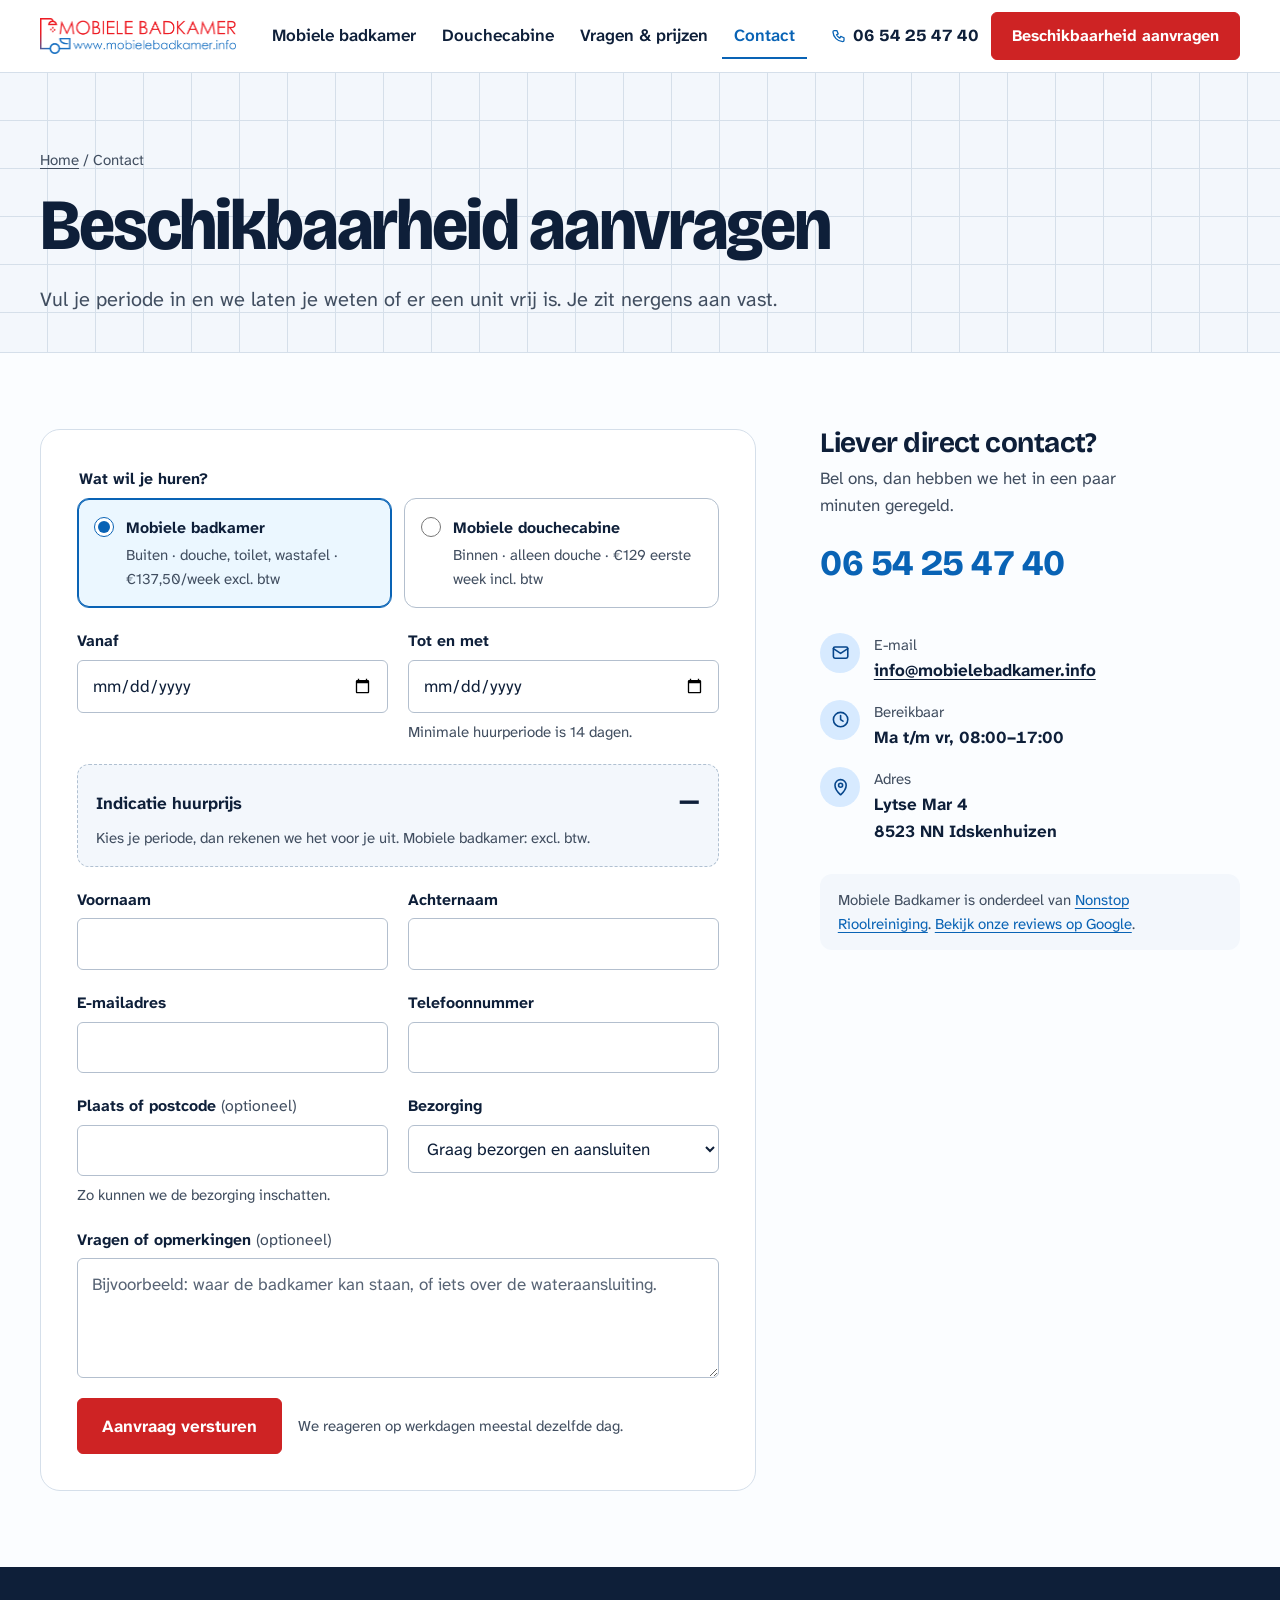
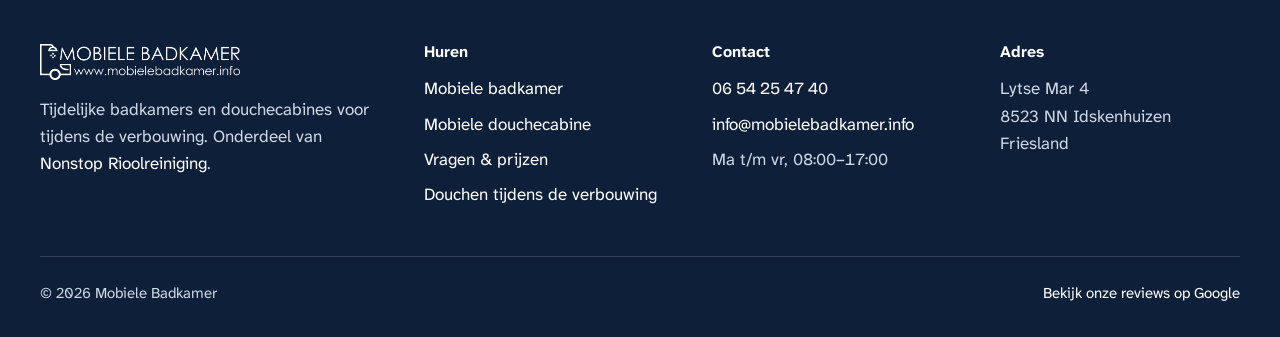
==== contact/index.html @ c448d30f "Add contact page" ====
<!doctype html>
<html lang="nl">
<head>
<meta charset="utf-8">
<meta name="robots" content="noindex, nofollow">
<meta name="viewport" content="width=device-width, initial-scale=1">
<title>Beschikbaarheid aanvragen | Mobiele Badkamer</title>
<meta name="description" content="Vraag een mobiele badkamer of douchecabine aan voor jouw periode, of bel 06 54 25 47 40. Bereikbaar op werkdagen van 08:00 tot 17:00.">
<link rel="canonical" href="https://mobielebadkamer.info/contact/">
<meta property="og:type" content="website">
<meta property="og:locale" content="nl_NL">
<meta property="og:title" content="Beschikbaarheid aanvragen | Mobiele Badkamer">
<meta property="og:description" content="Vraag een mobiele badkamer of douchecabine aan voor jouw periode, of bel 06 54 25 47 40. Bereikbaar op werkdagen van 08:00 tot 17:00.">
<meta property="og:url" content="https://mobielebadkamer.info/contact/">
<meta property="og:image" content="https://mobielebadkamer.info/assets/img/badkamer-oprit-og.jpg">
<meta name="theme-color" content="#0963b5">
<link rel="icon" href="../assets/img/favicon.png">
<link rel="preload" href="../assets/fonts/bricolage.woff2" as="font" type="font/woff2" crossorigin>
<link rel="preload" href="../assets/fonts/atkinson.woff2" as="font" type="font/woff2" crossorigin>
<link rel="stylesheet" href="../assets/css/site.css">
<script type="application/ld+json">{"@context": "https://schema.org", "@type": "LocalBusiness", "name": "Mobiele Badkamer", "url": "https://mobielebadkamer.info/", "telephone": "+31654254740", "email": "info@mobielebadkamer.info", "image": "https://mobielebadkamer.info/assets/img/badkamer-oprit-og.jpg", "parentOrganization": {"@type": "Organization", "name": "Nonstop Rioolreiniging", "url": "https://nonstop-riool.nl/"}, "address": {"@type": "PostalAddress", "streetAddress": "Lytse Mar 4", "postalCode": "8523 NN", "addressLocality": "Idskenhuizen", "addressRegion": "Friesland", "addressCountry": "NL"}, "openingHoursSpecification": [{"@type": "OpeningHoursSpecification", "dayOfWeek": ["Monday", "Tuesday", "Wednesday", "Thursday", "Friday"], "opens": "08:00", "closes": "17:00"}], "makesOffer": [{"@type": "Offer", "name": "Mobiele badkamer huren", "price": "137.50", "priceCurrency": "EUR", "priceSpecification": {"@type": "UnitPriceSpecification", "price": "137.50", "priceCurrency": "EUR", "unitText": "week", "valueAddedTaxIncluded": false}}, {"@type": "Offer", "name": "Mobiele douchecabine huren", "price": "129.00", "priceCurrency": "EUR", "priceSpecification": {"@type": "UnitPriceSpecification", "price": "129.00", "priceCurrency": "EUR", "unitText": "eerste week", "valueAddedTaxIncluded": true}}]}</script>
</head>
<body class="is-contact">
<a class="skip-link" href="#main">Naar de inhoud</a>
<header class="site-header">
  <div class="wrap site-header__inner">
    <a class="brand" href="../index.html"><img src="../assets/img/logo-kleur.png" width="397" height="71" alt="Mobiele Badkamer, naar de homepage"></a>
    <nav class="nav" aria-label="Hoofdmenu"><ul><li><a href="../onze-badkamers/index.html">Mobiele badkamer</a></li><li><a href="../mobiele-douchecabines/index.html">Douchecabine</a></li><li><a href="../veelgestelde-vragen/index.html">Vragen & prijzen</a></li><li><a href="../contact/index.html" aria-current="page">Contact</a></li></ul></nav>
    <div class="header-actions">
      <a class="header-phone" href="tel:+31654254740"><svg viewBox="0 0 24 24" fill="none" stroke="currentColor" stroke-width="2" stroke-linecap="round" stroke-linejoin="round" aria-hidden="true"><path d="M5 4h4l2 5-2.5 1.5a11 11 0 0 0 5 5L15 13l5 2v4a2 2 0 0 1-2 2A16 16 0 0 1 3 6a2 2 0 0 1 2-2"/></svg><span class="num">06 54 25 47 40</span><span class="visually-hidden"> (bellen)</span></a>
      <a class="btn btn--primary" href="../contact/index.html">Beschikbaarheid aanvragen</a>
      <button class="menu-toggle" type="button" data-menu-open aria-expanded="false" aria-controls="menu"><svg viewBox="0 0 24 24" fill="none" stroke="currentColor" stroke-width="2.2" stroke-linecap="round" aria-hidden="true"><path d="M4 7h16M4 12h16M4 17h16"/></svg>Menu</button>
    </div>
  </div>
</header>
<dialog class="menu-dialog" id="menu" aria-label="Menu">
  <div class="menu-dialog__top">
    <a class="brand" href="../index.html"><img src="../assets/img/logo-kleur.png" width="397" height="71" alt="Mobiele Badkamer, naar de homepage" style="width:168px"></a>
    <button class="icon-btn" type="button" data-menu-close aria-label="Menu sluiten"><svg viewBox="0 0 24 24" fill="none" stroke="currentColor" stroke-width="2.2" stroke-linecap="round" aria-hidden="true"><path d="M6 6l12 12M18 6 6 18"/></svg></button>
  </div>
  <nav aria-label="Mobiel menu"><ul><li><a href="../index.html">Home <span aria-hidden="true">→</span></a></li><li><a href="../onze-badkamers/index.html">Mobiele badkamer <span aria-hidden="true">→</span></a></li><li><a href="../mobiele-douchecabines/index.html">Douchecabine <span aria-hidden="true">→</span></a></li><li><a href="../veelgestelde-vragen/index.html">Vragen & prijzen <span aria-hidden="true">→</span></a></li><li><a href="../contact/index.html" aria-current="page">Contact <span aria-hidden="true">→</span></a></li></ul></nav>
  <div class="menu-dialog__cta">
    <a class="btn btn--primary btn--lg" href="../contact/index.html">Beschikbaarheid aanvragen</a>
    <a class="btn btn--lg" href="tel:+31654254740"><svg viewBox="0 0 24 24" fill="none" stroke="currentColor" stroke-width="2" stroke-linecap="round" stroke-linejoin="round" aria-hidden="true"><path d="M5 4h4l2 5-2.5 1.5a11 11 0 0 0 5 5L15 13l5 2v4a2 2 0 0 1-2 2A16 16 0 0 1 3 6a2 2 0 0 1 2-2"/></svg>Bel 06 54 25 47 40</a>
    <p class="small muted">Bereikbaar ma t/m vr, 08:00–17:00</p>
  </div>
</dialog>

<main id="main">

<section class="page-hero tiles" style="padding-bottom:clamp(1.5rem,3vw,2.5rem)">
  <div class="wrap">
    <nav class="crumbs" aria-label="Kruimelpad"><a href="../index.html">Home</a> / Contact</nav>
    <h1>Beschikbaarheid aanvragen</h1>
    <p class="lead">Vul je periode in en we laten je weten of er een unit vrij is. Je zit nergens aan vast.</p>
  </div>
</section>

<section class="section section--tight">
  <div class="wrap contact-layout">
    <div class="panel">
      <form id="aanvraag" action="mailto:info@mobielebadkamer.info" method="post" enctype="text/plain">
        <div class="form-grid">
          <fieldset class="field full">
            <legend>Wat wil je huren?</legend>
            <div class="choice">
              <label><input type="radio" name="product" value="badkamer" checked><span class="t">Mobiele badkamer</span><span class="d">Buiten · douche, toilet, wastafel · €137,50/week excl. btw</span></label>
              <label><input type="radio" name="product" value="douchecabine"><span class="t">Mobiele douchecabine</span><span class="d">Binnen · alleen douche · €129 eerste week incl. btw</span></label>
            </div>
          </fieldset>

          <div class="field">
            <label for="vanaf">Vanaf</label>
            <input id="vanaf" name="vanaf" type="date" required data-required="Kies de eerste dag dat je de badkamer nodig hebt.">
            <p class="error" role="alert"><svg viewBox="0 0 24 24" fill="none" stroke="currentColor" stroke-width="2.2" stroke-linecap="round" aria-hidden="true"><circle cx="12" cy="12" r="9"/><path d="M12 7.5v5.5M12 16.5h.01"/></svg><span></span></p>
          </div>
          <div class="field">
            <label for="tot">Tot en met</label>
            <input id="tot" name="tot" type="date" required data-required="Kies tot wanneer je hem ongeveer nodig hebt." aria-describedby="min-note">
            <p class="hint" id="min-note" data-min-note>Minimale huurperiode is 14 dagen.</p>
            <p class="error" role="alert"><svg viewBox="0 0 24 24" fill="none" stroke="currentColor" stroke-width="2.2" stroke-linecap="round" aria-hidden="true"><circle cx="12" cy="12" r="9"/><path d="M12 7.5v5.5M12 16.5h.01"/></svg><span></span></p>
          </div>

          <div class="estimate full" id="estimate" aria-live="polite">
            <span class="estimate__label">Indicatie huurprijs</span>
            <span class="estimate__amount num">—</span>
            <span class="estimate__detail">Kies je periode, dan rekenen we het voor je uit.</span>
          </div>

          <div class="field">
            <label for="voornaam">Voornaam</label>
            <input id="voornaam" name="voornaam" autocomplete="given-name" required data-required="Vul je voornaam in.">
            <p class="error" role="alert"><svg viewBox="0 0 24 24" fill="none" stroke="currentColor" stroke-width="2.2" stroke-linecap="round" aria-hidden="true"><circle cx="12" cy="12" r="9"/><path d="M12 7.5v5.5M12 16.5h.01"/></svg><span></span></p>
          </div>
          <div class="field">
            <label for="achternaam">Achternaam</label>
            <input id="achternaam" name="achternaam" autocomplete="family-name" required data-required="Vul je achternaam in.">
            <p class="error" role="alert"><svg viewBox="0 0 24 24" fill="none" stroke="currentColor" stroke-width="2.2" stroke-linecap="round" aria-hidden="true"><circle cx="12" cy="12" r="9"/><path d="M12 7.5v5.5M12 16.5h.01"/></svg><span></span></p>
          </div>
          <div class="field">
            <label for="email">E-mailadres</label>
            <input id="email" name="email" type="email" autocomplete="email" inputmode="email" required data-required="Vul je e-mailadres in, dan sturen we je de bevestiging.">
            <p class="error" role="alert"><svg viewBox="0 0 24 24" fill="none" stroke="currentColor" stroke-width="2.2" stroke-linecap="round" aria-hidden="true"><circle cx="12" cy="12" r="9"/><path d="M12 7.5v5.5M12 16.5h.01"/></svg><span></span></p>
          </div>
          <div class="field">
            <label for="telefoon">Telefoonnummer</label>
            <input id="telefoon" name="telefoon" type="tel" autocomplete="tel" inputmode="tel" required pattern="[0-9\s+\-\(\)]{8,}" data-required="Vul je telefoonnummer in, zodat we je kunnen bellen over de plaatsing." data-pattern="Gebruik alleen cijfers, spaties of een +, bijvoorbeeld 06 12345678.">
            <p class="error" role="alert"><svg viewBox="0 0 24 24" fill="none" stroke="currentColor" stroke-width="2.2" stroke-linecap="round" aria-hidden="true"><circle cx="12" cy="12" r="9"/><path d="M12 7.5v5.5M12 16.5h.01"/></svg><span></span></p>
          </div>
          <div class="field">
            <label for="plaats">Plaats of postcode <span class="opt">(optioneel)</span></label>
            <input id="plaats" name="plaats" autocomplete="postal-code">
            <p class="hint">Zo kunnen we de bezorging inschatten.</p>
          </div>
          <div class="field">
            <label for="levering">Bezorging</label>
            <select id="levering" name="levering">
              <option value="bezorgen">Graag bezorgen en aansluiten</option>
              <option value="zelf">Ik haal zelf op (trekhaak / auto)</option>
            </select>
          </div>
          <div class="field full">
            <label for="opmerkingen">Vragen of opmerkingen <span class="opt">(optioneel)</span></label>
            <textarea id="opmerkingen" name="opmerkingen" placeholder="Bijvoorbeeld: waar de badkamer kan staan, of iets over de wateraansluiting."></textarea>
          </div>
          <div class="hp" aria-hidden="true"><label for="website">Website</label><input id="website" name="website" tabindex="-1" autocomplete="off"></div>
          <div class="full" style="display:flex;flex-wrap:wrap;align-items:center;gap:1rem">
            <button class="btn btn--primary btn--lg" type="submit">Aanvraag versturen</button>
            <p class="hint">We reageren op werkdagen meestal dezelfde dag.</p>
          </div>
          <p class="error is-shown full" id="form-error" tabindex="-1" hidden><svg viewBox="0 0 24 24" fill="none" stroke="currentColor" stroke-width="2.2" stroke-linecap="round" aria-hidden="true"><circle cx="12" cy="12" r="9"/><path d="M12 7.5v5.5M12 16.5h.01"/></svg><span>Versturen lukte niet. Probeer het opnieuw of bel ons op 06 54 25 47 40.</span></p>
        </div>
      </form>
      <div class="form-status form-status--ok" id="form-done" tabindex="-1" role="status">
        <h3>Bedankt, je aanvraag staat klaar</h3>
        <p>We nemen zo snel mogelijk contact met je op over de beschikbaarheid.</p>
        <p data-mail-note hidden style="margin-top:.75rem">Je e-mailprogramma is geopend met je aanvraag erin. Vergeet niet op <strong>verzenden</strong> te drukken. Werkt dat niet? Bel ons op <a href="tel:+31654254740">06 54 25 47 40</a>.</p>
      </div>
    </div>

    <aside class="contact-aside" aria-labelledby="direct-title">
      <div>
        <h2 id="direct-title">Liever direct contact?</h2>
        <p class="muted" style="margin-top:.4rem">Bel ons, dan hebben we het in een paar minuten geregeld.</p>
        <p style="margin-top:1rem"><a class="phone-big" href="tel:+31654254740">06 54 25 47 40</a></p>
      </div>
      <ul class="contact-list">
        <li><span class="ic"><svg viewBox="0 0 24 24" fill="none" stroke="currentColor" stroke-width="2" stroke-linecap="round" stroke-linejoin="round" aria-hidden="true"><rect x="3" y="5" width="18" height="14" rx="2"/><path d="m3 7 9 6 9-6"/></svg></span><div><div class="k">E-mail</div><a class="v" href="mailto:info@mobielebadkamer.info">info@mobielebadkamer.info</a></div></li>
        <li><span class="ic"><svg viewBox="0 0 24 24" fill="none" stroke="currentColor" stroke-width="2" stroke-linecap="round" stroke-linejoin="round" aria-hidden="true"><circle cx="12" cy="12" r="9"/><path d="M12 7v5l3 2"/></svg></span><div><div class="k">Bereikbaar</div><div class="v">Ma t/m vr, <span class="num">08:00–17:00</span></div></div></li>
        <li><span class="ic"><svg viewBox="0 0 24 24" fill="none" stroke="currentColor" stroke-width="2" stroke-linecap="round" stroke-linejoin="round" aria-hidden="true"><path d="M12 21s-7-6.2-7-12a7 7 0 0 1 14 0c0 5.8-7 12-7 12Z"/><circle cx="12" cy="9" r="2.5"/></svg></span><div><div class="k">Adres</div><address class="v" style="font-style:normal">Lytse Mar 4<br>8523 NN Idskenhuizen</address></div></li>
      </ul>
      <p class="footnote">Mobiele Badkamer is onderdeel van <a href="https://nonstop-riool.nl/">Nonstop Rioolreiniging</a>. <a href="https://www.google.com/maps/place/Mobiele+Badkamer+-+Een+tijdelijke+mobiele+badkamer+huren%3F+Wij+bieden+interessante+opties!/@52.9297283,5.705707,15z/data=!4m6!3m5!1s0x47b8089ed1d982dd:0xed24cf59d8aee0cb!8m2!3d52.9297283!4d5.705707!16s%2Fg%2F11bzywgtc5">Bekijk onze reviews op Google</a>.</p>
    </aside>
  </div>
</section>

</main>

<footer class="site-footer">
  <div class="wrap">
    <div class="footer-grid">
      <div class="footer-brand">
        <img src="../assets/img/logo-wit.png" width="397" height="71" alt="Mobiele Badkamer" loading="lazy">
        <p>Tijdelijke badkamers en douchecabines voor tijdens de verbouwing. Onderdeel van <a href="https://nonstop-riool.nl/">Nonstop Rioolreiniging</a>.</p>
      </div>
      <div>
        <h2>Huren</h2>
        <ul>
          <li><a href="../onze-badkamers/index.html">Mobiele badkamer</a></li>
          <li><a href="../mobiele-douchecabines/index.html">Mobiele douchecabine</a></li>
          <li><a href="../veelgestelde-vragen/index.html">Vragen &amp; prijzen</a></li>
          <li><a href="../douchen-tijdens-verbouwing-badkamer/index.html">Douchen tijdens de verbouwing</a></li>
        </ul>
      </div>
      <div>
        <h2>Contact</h2>
        <ul>
          <li><a href="tel:+31654254740" class="num">06 54 25 47 40</a></li>
          <li><a href="mailto:info@mobielebadkamer.info">info@mobielebadkamer.info</a></li>
          <li>Ma t/m vr, <span class="num">08:00–17:00</span></li>
        </ul>
      </div>
      <div>
        <h2>Adres</h2>
        <address style="font-style:normal">Lytse Mar 4<br>8523 NN Idskenhuizen<br>Friesland</address>
      </div>
    </div>
    <div class="footer-bottom">
      <span>© 2026 Mobiele Badkamer</span>
      <a href="https://www.google.com/maps/place/Mobiele+Badkamer+-+Een+tijdelijke+mobiele+badkamer+huren%3F+Wij+bieden+interessante+opties!/@52.9297283,5.705707,15z/data=!4m6!3m5!1s0x47b8089ed1d982dd:0xed24cf59d8aee0cb!8m2!3d52.9297283!4d5.705707!16s%2Fg%2F11bzywgtc5">Bekijk onze reviews op Google</a>
    </div>
  </div>
</footer>

<div class="action-bar" aria-label="Snelle acties">
  <a class="btn" href="tel:+31654254740"><svg viewBox="0 0 24 24" fill="none" stroke="currentColor" stroke-width="2" stroke-linecap="round" stroke-linejoin="round" aria-hidden="true"><path d="M5 4h4l2 5-2.5 1.5a11 11 0 0 0 5 5L15 13l5 2v4a2 2 0 0 1-2 2A16 16 0 0 1 3 6a2 2 0 0 1 2-2"/></svg>Bellen</a>
  <a class="btn btn--primary" href="../contact/index.html">Aanvragen</a>
</div>
<script src="../assets/js/site.js" defer></script>
</body>
</html>
---- assets/css/site.css ----
/* =========================================================
   Mobiele Badkamer — site styles
   Tokens follow DESIGN.md. OKLCH throughout.
   ========================================================= */

@font-face {
  font-family: "Bricolage Grotesque";
  src: url("../fonts/bricolage.woff2") format("woff2-variations"), url("../fonts/bricolage.woff2") format("woff2");
  font-weight: 200 800;
  font-stretch: 75% 100%;
  font-display: swap;
}
@font-face {
  font-family: "Atkinson Hyperlegible Next";
  src: url("../fonts/atkinson.woff2") format("woff2-variations"), url("../fonts/atkinson.woff2") format("woff2");
  font-weight: 200 800;
  font-style: normal;
  font-display: swap;
}
@font-face {
  font-family: "Atkinson Hyperlegible Next";
  src: url("../fonts/atkinson-italic.woff2") format("woff2-variations"), url("../fonts/atkinson-italic.woff2") format("woff2");
  font-weight: 200 800;
  font-style: italic;
  font-display: swap;
}

:root {
  /* colour */
  --blue: oklch(0.50 0.15 253);
  --blue-deep: oklch(0.40 0.13 256);
  --blue-line: oklch(0.555 0.14 253);
  --blue-wash: oklch(0.93 0.035 250);
  --on-blue: oklch(1 0 0);
  --on-blue-soft: oklch(0.93 0.03 250);
  --ink: oklch(0.24 0.055 258);
  --ink-soft: oklch(0.42 0.035 256);
  --tile: oklch(0.975 0.008 250);
  --grout: oklch(0.90 0.018 250);
  --surface: oklch(1 0 0);
  --bg: oklch(0.993 0.003 250);
  --red: oklch(0.55 0.205 27);
  --red-deep: oklch(0.47 0.18 27);
  --sun: oklch(0.90 0.13 95);
  --ok: oklch(0.52 0.12 155);
  --focus: oklch(0.62 0.19 253);

  /* type */
  --font-display: "Bricolage Grotesque", ui-sans-serif, system-ui, -apple-system, "Segoe UI", sans-serif;
  --font-body: "Atkinson Hyperlegible Next", ui-sans-serif, system-ui, -apple-system, "Segoe UI", sans-serif;
  --step--1: 0.9375rem;
  --step-0: 1.0625rem;
  --step-1: 1.25rem;
  --step-2: clamp(1.45rem, 1.1rem + 1.2vw, 1.75rem);
  --step-3: clamp(1.9rem, 1.3rem + 2.4vw, 2.75rem);
  --step-4: clamp(2.4rem, 1.4rem + 4.2vw, 4.5rem);

  /* space */
  --gutter: clamp(1rem, 0.5rem + 2.5vw, 2.5rem);
  --section: clamp(4rem, 2.5rem + 6vw, 8rem);
  --max: 76rem;
  --tile-size: 48px;

  /* shape */
  --r-sm: 6px;
  --r-md: 12px;
  --r-lg: 20px;
  --shadow-float: 0 1px 2px oklch(0.24 0.05 258 / 0.08), 0 12px 32px -12px oklch(0.24 0.05 258 / 0.28);

  /* motion */
  --ease-out: cubic-bezier(0.22, 1, 0.36, 1);
  --ease-out-quart: cubic-bezier(0.25, 1, 0.5, 1);

  /* layers */
  --z-sticky: 100;
  --z-mobilebar: 110;
  --z-nav: 200;

  color-scheme: light;
}

/* ---------- reset-ish ---------- */
*, *::before, *::after { box-sizing: border-box; }
html { -webkit-text-size-adjust: 100%; text-size-adjust: 100%; scroll-padding-top: 6rem; }
@media (prefers-reduced-motion: no-preference) { html { scroll-behavior: smooth; } }
body {
  margin: 0;
  background: var(--bg);
  color: var(--ink);
  font-family: var(--font-body);
  font-size: var(--step-0);
  line-height: 1.6;
  font-variant-numeric: proportional-nums;
  overflow-x: clip;
}
img, svg, video { display: block; max-width: 100%; }
img { height: auto; }
h1, h2, h3, h4 {
  font-family: var(--font-display);
  line-height: 1.05;
  letter-spacing: -0.02em;
  margin: 0;
  text-wrap: balance;
  font-weight: 700;
}
p { margin: 0; text-wrap: pretty; }
p + p { margin-top: 1em; }
a { color: var(--blue); text-underline-offset: 0.18em; text-decoration-thickness: 1px; }
a:hover { color: var(--blue-deep); text-decoration-thickness: 2px; }
:focus-visible { outline: 3px solid var(--focus); outline-offset: 3px; border-radius: 4px; }
ul, ol { margin: 0; padding: 0; }
button, input, select, textarea { font: inherit; color: inherit; }
.visually-hidden {
  position: absolute !important; width: 1px; height: 1px; padding: 0; margin: -1px;
  overflow: hidden; clip: rect(0 0 0 0); white-space: nowrap; border: 0;
}
.skip-link {
  position: absolute; left: 1rem; top: -4rem; z-index: var(--z-nav);
  background: var(--ink); color: var(--surface); padding: 0.75rem 1rem; border-radius: var(--r-sm);
}
.skip-link:focus { top: 1rem; color: var(--surface); }

.wrap { width: min(100% - 2 * var(--gutter), var(--max)); margin-inline: auto; }
.prose { max-width: 66ch; }
.prose > * + * { margin-top: 1em; }
.prose h2 { font-size: var(--step-3); margin-top: 1.6em; }
.prose h3 { font-size: var(--step-2); margin-top: 1.4em; }
.prose ul { padding-left: 1.2em; }
.prose li + li { margin-top: 0.4em; }
.lead { font-size: var(--step-1); line-height: 1.5; color: var(--ink-soft); max-width: 58ch; }
.num { font-family: var(--font-display); font-variant-numeric: tabular-nums; letter-spacing: 0; }
.muted { color: var(--ink-soft); }
.small { font-size: var(--step--1); }

/* ---------- buttons ---------- */
.btn {
  --btn-bg: var(--surface); --btn-fg: var(--ink); --btn-bd: oklch(0.24 0.055 258 / 0.22);
  display: inline-flex; align-items: center; justify-content: center; gap: 0.55rem;
  min-height: 3rem; padding: 0.7rem 1.25rem;
  background: var(--btn-bg); color: var(--btn-fg);
  border: 1.5px solid var(--btn-bd); border-radius: var(--r-sm);
  font-family: var(--font-body); font-weight: 700; font-size: 1rem; line-height: 1.2;
  text-decoration: none; cursor: pointer; white-space: nowrap;
  transition: background-color 160ms var(--ease-out), border-color 160ms var(--ease-out), transform 160ms var(--ease-out), color 160ms var(--ease-out);
}
.btn:hover { color: var(--btn-fg); text-decoration: none; border-color: var(--ink); }
.btn:active { transform: translateY(1px); }
.btn svg { width: 1.15em; height: 1.15em; flex: none; }
.btn--primary { --btn-bg: var(--red); --btn-fg: var(--surface); --btn-bd: var(--red); }
.btn--primary:hover { --btn-bg: var(--red-deep); border-color: var(--red-deep); }
.btn--on-blue { --btn-bg: transparent; --btn-fg: var(--on-blue); --btn-bd: oklch(1 0 0 / 0.55); }
.btn--on-blue:hover { --btn-bg: oklch(1 0 0 / 0.1); border-color: var(--on-blue); }
.btn--lg { min-height: 3.5rem; padding: 0.9rem 1.5rem; font-size: 1.0625rem; }
.btn-row { display: flex; flex-wrap: wrap; gap: 0.75rem; }
.link-arrow { font-weight: 700; text-decoration: none; display: inline-flex; align-items: center; gap: 0.35em; }
.link-arrow::after { content: "→"; transition: transform 200ms var(--ease-out); }
.link-arrow:hover::after { transform: translateX(3px); }

/* ---------- header ---------- */
.site-header {
  position: sticky; top: 0; z-index: var(--z-sticky);
  background: oklch(1 0 0 / 0.94);
  backdrop-filter: saturate(1.4) blur(10px);
  border-bottom: 1px solid var(--grout);
}
.site-header__inner { display: flex; align-items: center; gap: 1.5rem; min-height: 4.5rem; }
.brand { display: block; flex: none; }
.brand img { width: 196px; height: auto; }
.nav { margin-left: auto; }
.nav ul { list-style: none; display: flex; gap: 0.125rem; }
.nav a {
  display: block; padding: 0.6rem 0.75rem; border-radius: var(--r-sm);
  color: var(--ink); text-decoration: none; font-weight: 600; white-space: nowrap;
}
.nav a:hover { background: var(--tile); }
.nav a[aria-current="page"] { color: var(--blue); box-shadow: inset 0 -2px 0 var(--blue); border-radius: 0; }
.header-actions { display: flex; align-items: center; gap: 0.75rem; }
.header-phone { display: inline-flex; align-items: center; gap: 0.4rem; font-weight: 700; color: var(--ink); text-decoration: none; white-space: nowrap; }
.header-phone svg { width: 1.1rem; height: 1.1rem; color: var(--blue); }
.menu-toggle { display: none; }

@media (max-width: 1180px) {
  .header-phone span { display: none; }
}
@media (max-width: 920px) {
  .nav, .header-actions .btn { display: none; }
  .header-actions { margin-left: auto; }
  .header-phone span { display: inline; }
  .menu-toggle {
    display: inline-flex; align-items: center; justify-content: center; gap: 0.4rem;
    min-height: 2.75rem; padding: 0 0.85rem; border-radius: var(--r-sm);
    background: var(--tile); border: 1px solid var(--grout); font-weight: 700; cursor: pointer;
  }
  .menu-toggle svg { width: 1.2rem; height: 1.2rem; }
  .brand img { width: 168px; }
}
@media (max-width: 480px) {
  .header-phone span { display: none; }
  .header-phone { width: 2.75rem; height: 2.75rem; justify-content: center; border-radius: var(--r-sm); border: 1px solid var(--grout); }
}

/* mobile menu (native dialog) */
.menu-dialog {
  width: 100%; max-width: none; height: 100%; max-height: none; margin: 0; padding: 0;
  border: 0; background: var(--surface); color: var(--ink);
}
.menu-dialog::backdrop { background: oklch(0.24 0.055 258 / 0.4); }
.menu-dialog[open] { animation: menu-in 260ms var(--ease-out); }
@keyframes menu-in { from { opacity: 0; transform: translateY(-8px); } }
.menu-dialog__top { display: flex; align-items: center; justify-content: space-between; min-height: 4.5rem; padding-inline: var(--gutter); border-bottom: 1px solid var(--grout); }
.menu-dialog nav ul { list-style: none; padding: 1rem var(--gutter); }
.menu-dialog nav a {
  display: flex; justify-content: space-between; align-items: center;
  padding: 1rem 0; border-bottom: 1px solid var(--grout);
  font-family: var(--font-display); font-size: 1.6rem; font-weight: 650; color: var(--ink); text-decoration: none;
}
.menu-dialog nav a[aria-current="page"] { color: var(--blue); }
.menu-dialog__cta { padding: 0.5rem var(--gutter) 2rem; display: grid; gap: 0.75rem; }
.menu-dialog__cta .btn { width: 100%; }
.icon-btn { width: 2.75rem; height: 2.75rem; display: grid; place-items: center; border-radius: var(--r-sm); border: 1px solid var(--grout); background: var(--surface); cursor: pointer; }
.icon-btn svg { width: 1.3rem; height: 1.3rem; }

/* sticky mobile action bar */
.action-bar { display: none; }
@media (max-width: 920px) {
  .action-bar {
    position: fixed; inset: auto 0 0 0; z-index: var(--z-mobilebar);
    display: grid; grid-template-columns: 1fr 1.4fr; gap: 0.5rem;
    padding: 0.6rem var(--gutter) calc(0.6rem + env(safe-area-inset-bottom));
    background: oklch(1 0 0 / 0.96); backdrop-filter: blur(10px);
    border-top: 1px solid var(--grout); box-shadow: 0 -8px 24px -16px oklch(0.24 0.05 258 / 0.4);
  }
  .action-bar .btn { min-height: 3rem; }
  body { padding-bottom: 4.75rem; }
  body.is-contact .action-bar { grid-template-columns: 1fr; }
  body.is-contact .action-bar .btn--primary { display: none; }
}

/* ---------- tile motif ---------- */
.tiles {
  background-color: var(--tile);
  background-image:
    linear-gradient(var(--grout) 1px, transparent 1px),
    linear-gradient(90deg, var(--grout) 1px, transparent 1px);
  background-size: var(--tile-size) var(--tile-size);
  background-position: -1px -1px;
}

/* ---------- hero ---------- */
.hero {
  position: relative; isolation: isolate;
  background-color: var(--blue);
  background-image:
    linear-gradient(var(--blue-line) 1px, transparent 1px),
    linear-gradient(90deg, var(--blue-line) 1px, transparent 1px);
  background-size: var(--tile-size) var(--tile-size);
  background-position: -1px -1px;
  color: var(--on-blue);
  overflow: clip;
}
.hero::after {
  /* soft vignette so the grid fades toward the copy */
  content: ""; position: absolute; inset: 0; z-index: -1;
  background: radial-gradient(120% 90% at 20% 40%, var(--blue) 35%, transparent 75%);
}
.hero__grid {
  display: grid; grid-template-columns: minmax(0, 1.05fr) minmax(0, 1fr);
  gap: clamp(2rem, 5vw, 4.5rem); align-items: center;
  padding-block: clamp(2.75rem, 2rem + 5vw, 6.5rem);
}
.hero h1 { font-size: var(--step-4); font-weight: 760; letter-spacing: -0.03em; line-height: 0.98; font-stretch: 92%; }
.hero h1 .accent { color: var(--sun); }
.hero__lead { margin-top: 1.4rem; font-size: var(--step-1); line-height: 1.5; color: var(--on-blue-soft); max-width: 34rem; }
.hero .btn-row { margin-top: 2rem; }
.checks { list-style: none; display: flex; flex-wrap: wrap; gap: 0.5rem 1.5rem; margin-top: 1.75rem; color: var(--on-blue); font-weight: 600; }
.checks li { display: inline-flex; align-items: center; gap: 0.5rem; }
.checks svg { width: 1.2rem; height: 1.2rem; color: var(--sun); flex: none; }

.hero__media { position: relative; }
.hero__photo {
  border-radius: var(--r-lg); overflow: hidden; aspect-ratio: 5 / 4;
  box-shadow: 0 30px 60px -30px oklch(0.15 0.05 258 / 0.6);
  outline: 8px solid oklch(1 0 0 / 0.12);
}
.hero__photo img { width: 100%; height: 100%; object-fit: cover; object-position: 40% 60%; }
.price-tag {
  position: absolute; left: clamp(-1.5rem, -2vw, -0.5rem); bottom: clamp(1rem, 4vw, 2.5rem);
  background: var(--surface); color: var(--ink);
  border-radius: var(--r-md); padding: 0.9rem 1.15rem 0.85rem;
  box-shadow: var(--shadow-float);
  transform: rotate(-3deg);
  display: grid; gap: 0.1rem; min-width: 11.5rem;
}
.price-tag::before {
  /* punched hole of a real price tag */
  content: ""; position: absolute; top: 0.8rem; right: 0.8rem; width: 0.6rem; height: 0.6rem; border-radius: 50%;
  background: var(--blue); box-shadow: inset 0 1px 2px oklch(0 0 0 / 0.3);
}
.price-tag__label { font-size: 0.8125rem; font-weight: 700; color: var(--ink-soft); }
.price-tag__amount { font-family: var(--font-display); font-size: 2.1rem; font-weight: 760; line-height: 1; color: var(--red); font-variant-numeric: tabular-nums; letter-spacing: -0.02em; }
.price-tag__note { font-size: 0.8125rem; color: var(--ink-soft); }

@media (max-width: 860px) {
  .hero__grid { grid-template-columns: 1fr; }
  .hero__media { order: -1; margin-inline: calc(-1 * var(--gutter) + 0.5rem); }
  .hero__photo { aspect-ratio: 16 / 10; border-radius: var(--r-md); outline-width: 5px; }
  .price-tag { left: 1rem; bottom: -1.25rem; transform: rotate(-2deg); }
  .hero__grid { padding-top: 1.25rem; }
  .hero__copy { padding-top: 1rem; }
  .hero .btn-row .btn { flex: 1 1 14rem; }
}

/* hero load choreography (enhancement only; content is visible without it) */
@media (prefers-reduced-motion: no-preference) {
  .hero h1, .hero__lead, .hero .btn-row, .hero .checks { animation: rise 900ms var(--ease-out) both; }
  .hero__lead { animation-delay: 90ms; }
  .hero .btn-row { animation-delay: 170ms; }
  .hero .checks { animation-delay: 240ms; }
  .hero__photo { animation: unveil 1100ms var(--ease-out-quart) 60ms both; }
  .price-tag { animation: tag-in 900ms var(--ease-out) 650ms both; }
}
@keyframes rise { from { opacity: 0; transform: translateY(18px); } }
@keyframes unveil { from { clip-path: inset(0 0 100% 0 round var(--r-lg)); filter: saturate(0.4); } to { clip-path: inset(0 0 0 0 round var(--r-lg)); } }
@keyframes tag-in { from { opacity: 0; transform: translateY(14px) rotate(4deg); } }

/* ---------- page hero (subpages) ---------- */
.page-hero { padding-block: clamp(2.5rem, 1.5rem + 4vw, 5rem) clamp(2rem, 1.5rem + 3vw, 4rem); border-bottom: 1px solid var(--grout); }
.page-hero__grid { display: grid; grid-template-columns: minmax(0, 1.1fr) minmax(0, 0.9fr); gap: clamp(2rem, 5vw, 4rem); align-items: center; }
.page-hero h1 { font-size: var(--step-4); font-weight: 760; letter-spacing: -0.03em; font-stretch: 92%; }
.page-hero .lead { margin-top: 1.25rem; }
.page-hero .btn-row { margin-top: 1.75rem; }
.page-hero__media { border-radius: var(--r-lg); overflow: hidden; aspect-ratio: 4 / 5; max-height: 34rem; box-shadow: var(--shadow-float); }
.page-hero__media img { width: 100%; height: 100%; object-fit: cover; object-position: 55% 50%; }
.crumbs { font-size: var(--step--1); color: var(--ink-soft); margin-bottom: 1rem; }
.crumbs a { color: var(--ink-soft); }
@media (max-width: 860px) {
  .page-hero__grid { grid-template-columns: 1fr; }
  .page-hero__media { aspect-ratio: 16 / 10; }
}

/* price block (inline, not a card grid) */
.price-line {
  display: flex; flex-wrap: wrap; align-items: baseline; gap: 0.25rem 0.75rem;
  margin-top: 1.5rem; padding: 1rem 1.25rem; border-radius: var(--r-md);
  background: var(--surface); border: 1px solid var(--grout);
  width: fit-content; max-width: 100%;
}
.price-line strong { font-family: var(--font-display); font-size: 2rem; line-height: 1; color: var(--red); font-variant-numeric: tabular-nums; letter-spacing: -0.02em; }
.price-line span { color: var(--ink-soft); }

/* ---------- sections ---------- */
.section { padding-block: var(--section); }
.section--tight { padding-block: calc(var(--section) * 0.65); }
.section-head { display: grid; gap: 1rem; max-width: 46rem; margin-bottom: clamp(2rem, 4vw, 3.5rem); }
.section-head h2 { font-size: var(--step-3); }
.section-head--split { max-width: none; grid-template-columns: minmax(0, 1fr) auto; align-items: end; gap: 1.5rem 3rem; }
@media (max-width: 720px) { .section-head--split { grid-template-columns: 1fr; } }

/* ---------- product chooser ---------- */
.chooser { display: grid; grid-template-columns: minmax(0, 7fr) minmax(0, 5fr); gap: clamp(1rem, 2vw, 1.5rem); }
.option {
  position: relative; display: grid; grid-template-rows: auto 1fr;
  background: var(--surface); border: 1px solid var(--grout); border-radius: var(--r-lg); overflow: hidden;
  transition: border-color 200ms var(--ease-out), box-shadow 200ms var(--ease-out);
}
.option:hover { border-color: oklch(0.80 0.05 250); box-shadow: var(--shadow-float); }
.option__media { aspect-ratio: 16 / 9; overflow: hidden; background: var(--tile); }
.option--alt .option__media { aspect-ratio: 4 / 3; }
.option__media img { width: 100%; height: 100%; object-fit: cover; transition: transform 700ms var(--ease-out); }
.option:hover .option__media img { transform: scale(1.03); }
.option__body { padding: clamp(1.25rem, 2.5vw, 2rem); display: flex; flex-direction: column; gap: 1rem; }
.option__where { font-weight: 700; color: var(--blue); }
.option h3 { font-size: var(--step-2); }
.option h3 a { color: var(--ink); text-decoration: none; }
.option h3 a::after { content: ""; position: absolute; inset: 0; } /* whole panel clickable */
.option h3 a:focus-visible { outline: none; }
.option:has(h3 a:focus-visible) { outline: 3px solid var(--focus); outline-offset: 3px; }
.facts { list-style: none; display: grid; gap: 0.5rem; }
.facts li { display: grid; grid-template-columns: 1.25rem 1fr; gap: 0.6rem; align-items: start; }
.facts svg { width: 1.25rem; height: 1.25rem; margin-top: 0.2rem; color: var(--blue); }
.facts .no svg { color: var(--ink-soft); }
.option__foot { margin-top: auto; padding-top: 1rem; border-top: 1px dashed var(--grout); display: flex; flex-wrap: wrap; align-items: baseline; justify-content: space-between; gap: 0.5rem 1rem; }
.option__price { font-family: var(--font-display); font-size: 1.6rem; font-weight: 720; color: var(--red); font-variant-numeric: tabular-nums; letter-spacing: -0.015em; }
.option__price small { font-family: var(--font-body); font-size: 0.875rem; font-weight: 600; color: var(--ink-soft); letter-spacing: 0; }
.option__more { font-weight: 700; color: var(--blue); }
@media (max-width: 860px) { .chooser { grid-template-columns: 1fr; } .option--alt .option__media { aspect-ratio: 16 / 9; } }

/* ---------- peek strip (interior photos) ---------- */
.peek { display: grid; grid-template-columns: 1.3fr 1fr 1fr 1fr; gap: 0.75rem; }
.peek figure { margin: 0; position: relative; border-radius: var(--r-md); overflow: hidden; aspect-ratio: 3 / 4; background: var(--tile); }
.peek figure:first-child { aspect-ratio: auto; }
.peek figure:first-child img { position: absolute; inset: 0; }
.peek img { width: 100%; height: 100%; object-fit: cover; }
.peek figcaption {
  position: absolute; left: 0.6rem; bottom: 0.6rem; right: 0.6rem;
  background: oklch(1 0 0 / 0.94); color: var(--ink);
  padding: 0.45rem 0.7rem; border-radius: var(--r-sm); font-weight: 700; font-size: 0.9375rem; width: fit-content;
}
@media (max-width: 860px) {
  .peek { grid-template-columns: repeat(4, 72%); overflow-x: auto; scroll-snap-type: x mandatory; padding-bottom: 0.5rem; margin-inline: calc(-1 * var(--gutter)); padding-inline: var(--gutter); scrollbar-width: thin; }
  .peek figure { scroll-snap-align: start; aspect-ratio: 3 / 4 !important; }
}

/* ---------- steps (a real sequence) ---------- */
.how { display: grid; grid-template-columns: minmax(0, 1fr) minmax(0, 1fr); gap: clamp(2rem, 5vw, 5rem); align-items: center; }
.how__media { border-radius: var(--r-lg); overflow: hidden; aspect-ratio: 1; box-shadow: var(--shadow-float); }
.how__media img { width: 100%; height: 100%; object-fit: cover; object-position: 50% 62%; }
.steps { list-style: none; counter-reset: step; display: grid; gap: 0; margin-top: 2rem; }
.steps li {
  counter-increment: step; position: relative;
  display: grid; grid-template-columns: 3rem 1fr; gap: 1.25rem; padding-bottom: 2rem;
}
.steps li::before {
  content: counter(step);
  width: 3rem; height: 3rem; display: grid; place-items: center;
  border-radius: 50%; background: var(--blue); color: var(--on-blue);
  font-family: var(--font-display); font-weight: 760; font-size: 1.35rem;
}
.steps li:not(:last-child)::after {
  content: ""; position: absolute; left: calc(1.5rem - 1px); top: 3.4rem; bottom: 0.4rem; width: 2px;
  background: repeating-linear-gradient(var(--grout) 0 6px, transparent 6px 12px);
}
.steps h3 { font-size: var(--step-1); font-family: var(--font-display); margin-top: 0.55rem; }
.steps p { color: var(--ink-soft); margin-top: 0.35rem; }
.footnote { margin-top: 0.25rem; padding: 0.9rem 1.1rem; background: var(--tile); border-radius: var(--r-md); font-size: var(--step--1); color: var(--ink-soft); }
.footnote strong { color: var(--ink); }
@media (max-width: 860px) { .how { grid-template-columns: 1fr; } .how__media { aspect-ratio: 16 / 10; } }

/* ---------- FAQ ---------- */
.faq { display: grid; gap: 0; border-top: 1px solid var(--grout); }
.faq details { border-bottom: 1px solid var(--grout); }
.faq summary {
  list-style: none; cursor: pointer;
  display: grid; grid-template-columns: 1fr 2rem; gap: 1rem; align-items: center;
  padding: 1.15rem 0.25rem; font-weight: 700; font-size: 1.125rem; line-height: 1.35;
}
.faq summary::-webkit-details-marker { display: none; }
.faq summary:hover { color: var(--blue); }
.faq summary .pm { width: 2rem; height: 2rem; border-radius: 50%; display: grid; place-items: center; background: var(--tile); border: 1px solid var(--grout); transition: transform 250ms var(--ease-out), background-color 200ms; }
.faq summary .pm svg { width: 1rem; height: 1rem; }
.faq details[open] summary .pm { transform: rotate(45deg); background: var(--blue-wash); }
.faq .answer { padding: 0 3rem 1.4rem 0.25rem; color: var(--ink-soft); max-width: 66ch; }
.faq .answer strong { color: var(--ink); }
@media (prefers-reduced-motion: no-preference) {
  .faq details::details-content { transition: height 300ms var(--ease-out), content-visibility 300ms allow-discrete; height: 0; overflow: clip; }
  .faq details[open]::details-content { height: auto; }
  @supports (interpolate-size: allow-keywords) { :root { interpolate-size: allow-keywords; } }
}
.faq-layout { display: grid; grid-template-columns: minmax(0, 0.8fr) minmax(0, 1.4fr); gap: clamp(2rem, 5vw, 5rem); align-items: start; }
.faq-layout .section-head { position: sticky; top: 6.5rem; margin-bottom: 0; }
@media (max-width: 860px) { .faq-layout { grid-template-columns: 1fr; } .faq-layout .section-head { position: static; } }

/* ---------- about / trust ---------- */
.about { display: grid; grid-template-columns: minmax(0, 0.9fr) minmax(0, 1.1fr); gap: clamp(2rem, 5vw, 5rem); align-items: center; }
.about__media { border-radius: var(--r-lg); overflow: hidden; aspect-ratio: 4 / 3; }
.about__media img { width: 100%; height: 100%; object-fit: cover; }
.about h2 { font-size: var(--step-3); }
.about .prose { margin-top: 1.25rem; color: var(--ink-soft); }
.about .btn-row { margin-top: 1.75rem; }
@media (max-width: 860px) { .about { grid-template-columns: 1fr; } }

/* ---------- closing band ---------- */
.band { background: var(--blue); color: var(--on-blue); position: relative; overflow: clip; isolation: isolate; }
.band::before {
  content: ""; position: absolute; inset: 0; z-index: -1; opacity: 0.6;
  background-image:
    linear-gradient(var(--blue-line) 1px, transparent 1px),
    linear-gradient(90deg, var(--blue-line) 1px, transparent 1px);
  background-size: var(--tile-size) var(--tile-size);
  mask-image: linear-gradient(90deg, transparent 30%, #000 85%);
}
.band__inner { display: grid; grid-template-columns: minmax(0, 1fr) minmax(0, 1fr); gap: clamp(2rem, 5vw, 4rem); align-items: center; padding-block: clamp(3.5rem, 2rem + 5vw, 6rem); }
.band h2 { font-size: var(--step-3); }
.band__inner > div p { color: var(--on-blue-soft); margin-top: 1rem; max-width: 38ch; font-size: var(--step-1); }
.quick-form {
  background: var(--surface); color: var(--ink); border-radius: var(--r-lg); padding: clamp(1.25rem, 3vw, 2rem);
  box-shadow: 0 30px 60px -30px oklch(0.15 0.05 258 / 0.6);
  display: grid; grid-template-columns: 1fr 1fr; gap: 1rem;
}
.quick-form .field--full, .quick-form .btn { grid-column: 1 / -1; }
.quick-form .hint { grid-column: 1 / -1; margin-top: -0.25rem; }
@media (max-width: 860px) { .band__inner { grid-template-columns: 1fr; } }
@media (max-width: 420px) { .quick-form { grid-template-columns: 1fr; } }

/* ---------- forms ---------- */
.field { display: grid; gap: 0.4rem; align-content: start; }
.field label, .field legend { font-weight: 700; font-size: 0.9875rem; }
.field .opt { font-weight: 400; color: var(--ink-soft); }
.input, .field input:not([type="radio"]):not([type="checkbox"]), .field select, .field textarea {
  width: 100%; min-height: 3rem; padding: 0.7rem 0.85rem;
  background: var(--surface); border: 1.5px solid oklch(0.80 0.025 255); border-radius: var(--r-sm);
  transition: border-color 150ms, box-shadow 150ms;
}
.field textarea { min-height: 7.5rem; resize: vertical; }
.field input:hover, .field select:hover, .field textarea:hover { border-color: oklch(0.62 0.04 255); }
.field input:focus-visible, .field select:focus-visible, .field textarea:focus-visible { outline: none; border-color: var(--blue); box-shadow: 0 0 0 3px oklch(0.62 0.19 253 / 0.3); }
.field input::placeholder, .field textarea::placeholder { color: oklch(0.50 0.03 256); }
.field [aria-invalid="true"] { border-color: var(--red); }
.hint { font-size: var(--step--1); color: var(--ink-soft); }
.error { display: none; align-items: center; gap: 0.4rem; color: var(--red-deep); font-size: var(--step--1); font-weight: 700; }
.error svg { width: 1rem; height: 1rem; flex: none; }
.field.has-error .error { display: flex; }
.field.has-error input, .field.has-error select { border-color: var(--red); }

fieldset { border: 0; margin: 0; padding: 0; min-width: 0; }
.choice { display: grid; grid-template-columns: 1fr 1fr; gap: 0.75rem; margin-top: 0.4rem; }
.choice label {
  position: relative; display: grid; grid-template-columns: auto 1fr; gap: 0.2rem 0.75rem; align-items: start;
  padding: 1rem; border: 1.5px solid oklch(0.80 0.025 255); border-radius: var(--r-md); cursor: pointer; font-weight: 400;
  transition: border-color 150ms, background-color 150ms;
}
.choice label:hover { border-color: oklch(0.62 0.04 255); }
.choice input { grid-row: span 2; width: 1.25rem; height: 1.25rem; margin: 0.15rem 0 0; accent-color: var(--blue); }
.choice .t { font-weight: 700; }
.choice .d { font-size: var(--step--1); color: var(--ink-soft); grid-column: 2; }
.choice label:has(input:checked) { border-color: var(--blue); background: oklch(0.97 0.02 250); box-shadow: inset 0 0 0 1px var(--blue); }
.choice label:has(input:focus-visible) { outline: 3px solid var(--focus); outline-offset: 2px; }
@media (max-width: 520px) { .choice { grid-template-columns: 1fr; } }

.form-grid { display: grid; grid-template-columns: 1fr 1fr; gap: 1.25rem; }
.form-grid .full { grid-column: 1 / -1; }
@media (max-width: 560px) { .form-grid { grid-template-columns: 1fr; } }

.estimate {
  display: grid; grid-template-columns: 1fr auto; gap: 0.25rem 1rem; align-items: baseline;
  padding: 1rem 1.15rem; border-radius: var(--r-md);
  background: var(--tile); border: 1px dashed oklch(0.80 0.03 250);
}
.estimate__label { font-weight: 700; }
.estimate__amount { font-family: var(--font-display); font-size: 1.6rem; font-weight: 720; color: var(--ink); font-variant-numeric: tabular-nums; }
.estimate__detail { grid-column: 1 / -1; font-size: var(--step--1); color: var(--ink-soft); }

.form-status { display: none; padding: 1.25rem; border-radius: var(--r-md); }
.form-status.is-visible { display: block; }
.form-status--ok { background: oklch(0.96 0.04 155); color: oklch(0.30 0.07 155); }
.form-status h3 { font-size: var(--step-2); margin-bottom: 0.5rem; }

.hp { position: absolute; left: -9999px; width: 1px; height: 1px; overflow: hidden; }

/* contact page layout */
.contact-layout { display: grid; grid-template-columns: minmax(0, 1.45fr) minmax(0, 0.85fr); gap: clamp(2rem, 5vw, 4.5rem); align-items: start; }
.panel { background: var(--surface); border: 1px solid var(--grout); border-radius: var(--r-lg); padding: clamp(1.25rem, 3vw, 2.25rem); }
.panel h2 { font-size: var(--step-2); margin-bottom: 0.4rem; }
.contact-aside { display: grid; gap: 1.5rem; position: sticky; top: 6.5rem; }
.contact-aside h2 { font-size: var(--step-2); }
.contact-list { list-style: none; display: grid; gap: 1rem; margin-top: 1rem; }
.contact-list li { display: grid; grid-template-columns: 2.5rem 1fr; gap: 0.85rem; align-items: start; }
.contact-list .ic { width: 2.5rem; height: 2.5rem; border-radius: 50%; display: grid; place-items: center; background: var(--blue-wash); color: var(--blue-deep); }
.contact-list .ic svg { width: 1.2rem; height: 1.2rem; }
.contact-list .k { font-size: var(--step--1); color: var(--ink-soft); }
.contact-list .v { font-weight: 700; }
.contact-list a.v { color: var(--ink); }
.phone-big { font-family: var(--font-display); font-size: clamp(1.75rem, 1.4rem + 1.5vw, 2.25rem); font-weight: 740; letter-spacing: -0.015em; color: var(--blue); text-decoration: none; font-variant-numeric: tabular-nums; }
.phone-big:hover { color: var(--blue-deep); }
@media (max-width: 920px) { .contact-layout { grid-template-columns: 1fr; } .contact-aside { position: static; } }

/* ---------- annotated photo (hotspots) ---------- */
.inside { display: grid; grid-template-columns: minmax(0, 0.85fr) minmax(0, 1.15fr); gap: clamp(2rem, 5vw, 5rem); align-items: center; }
.hotspots { position: relative; border-radius: var(--r-lg); overflow: hidden; box-shadow: var(--shadow-float); max-width: 30rem; }
.hotspots img { width: 100%; }
.hotspot {
  position: absolute; left: var(--x); top: var(--y); translate: -50% -50%;
  width: 2.25rem; height: 2.25rem; border-radius: 50%;
  display: grid; place-items: center;
  background: var(--red); color: var(--surface); font-family: var(--font-display); font-weight: 760; font-size: 1.05rem;
  border: 3px solid var(--surface); box-shadow: 0 4px 14px oklch(0.2 0.05 258 / 0.35);
}
@media (prefers-reduced-motion: no-preference) {
  .hotspot::after { content: ""; position: absolute; inset: -3px; border-radius: 50%; border: 2px solid var(--surface); animation: ping 2.6s var(--ease-out) infinite; animation-delay: calc(var(--i, 0) * 260ms); }
}
@keyframes ping { 0% { opacity: 0.9; scale: 1; } 70%, 100% { opacity: 0; scale: 1.8; } }
.amenities { list-style: none; display: grid; grid-template-columns: 1fr 1fr; gap: 1.5rem 2rem; margin-top: 2rem; }
.amenities li { display: grid; grid-template-columns: 2.25rem 1fr; gap: 0.85rem; }
.amenities .n {
  width: 2.25rem; height: 2.25rem; border-radius: 50%; display: grid; place-items: center;
  background: var(--red); color: var(--surface); font-family: var(--font-display); font-weight: 760;
}
.amenities .n--plain { background: var(--blue-wash); color: var(--blue-deep); }
.amenities .n--plain svg { width: 1.1rem; height: 1.1rem; }
.amenities h3 { font-family: var(--font-body); font-size: 1.0625rem; font-weight: 700; letter-spacing: 0; line-height: 1.3; margin-top: 0.35rem; }
.amenities p { color: var(--ink-soft); font-size: var(--step--1); margin-top: 0.2rem; }
@media (max-width: 860px) { .inside { grid-template-columns: 1fr; } .hotspots { margin-inline: auto; } }
@media (max-width: 520px) { .amenities { grid-template-columns: 1fr; } }

/* ---------- dimensions ---------- */
.dims { display: grid; grid-template-columns: minmax(0, 1.2fr) minmax(0, 0.8fr); gap: clamp(2rem, 5vw, 4rem); align-items: center; }
.dims__drawing { background: var(--surface); border: 1px solid var(--grout); border-radius: var(--r-lg); padding: clamp(1rem, 3vw, 2rem); }
.dims__drawing svg { width: 100%; height: auto; }
.dims__drawing text { font-family: var(--font-body); }
.spec { width: 100%; border-collapse: collapse; }
.spec th, .spec td { text-align: left; padding: 0.8rem 0; border-bottom: 1px solid var(--grout); vertical-align: top; }
.spec th { font-weight: 400; color: var(--ink-soft); width: 45%; padding-right: 1rem; }
.spec td { font-weight: 700; font-variant-numeric: tabular-nums; }
@media (max-width: 860px) { .dims { grid-template-columns: 1fr; } }

/* ---------- video facade ---------- */
.video { position: relative; border-radius: var(--r-lg); overflow: hidden; aspect-ratio: 16 / 9; background: var(--ink); }
.video img { width: 100%; height: 100%; object-fit: cover; opacity: 0.75; transition: opacity 300ms, scale 700ms var(--ease-out); }
.video button {
  position: absolute; inset: 0; z-index: 1; width: 100%; border: 0; background: transparent; cursor: pointer; color: var(--surface);
  display: grid; place-content: center; justify-items: center; gap: 0.75rem;
  font-weight: 700; font-size: 1.0625rem; text-shadow: 0 1px 8px oklch(0 0 0 / 0.5);
}
.video .play { width: 5rem; height: 5rem; border-radius: 50%; background: var(--red); display: grid; place-items: center; box-shadow: 0 10px 30px oklch(0 0 0 / 0.35); transition: transform 250ms var(--ease-out); }
.video .play svg { width: 1.8rem; height: 1.8rem; margin-left: 0.25rem; }
.video button:hover .play { transform: scale(1.06); }
.video button:hover + img, .video:hover img { opacity: 0.85; scale: 1.02; }
.video iframe { position: absolute; inset: 0; width: 100%; height: 100%; border: 0; }
.video .consent { position: absolute; left: 0; right: 0; bottom: 0; padding: 0.75rem 1rem; font-size: 0.8125rem; color: oklch(1 0 0 / 0.9); background: linear-gradient(transparent, oklch(0 0 0 / 0.55)); pointer-events: none; }

/* ---------- gallery ---------- */
.gallery { columns: 3 16rem; column-gap: 0.75rem; }
.gallery button {
  display: block; width: 100%; margin: 0 0 0.75rem; padding: 0; border: 0; background: var(--tile);
  border-radius: var(--r-md); overflow: hidden; cursor: zoom-in; break-inside: avoid;
}
.gallery img { width: 100%; transition: transform 600ms var(--ease-out); }
.gallery button:hover img { transform: scale(1.03); }
.lightbox { border: 0; padding: 0; background: transparent; max-width: min(92vw, 1100px); max-height: 92vh; overflow: visible; }
.lightbox::backdrop { background: oklch(0.15 0.03 258 / 0.88); }
.lightbox img { max-height: 82vh; width: auto; margin-inline: auto; border-radius: var(--r-md); }
.lightbox figcaption { color: var(--surface); text-align: center; margin-top: 0.75rem; }
.lightbox__bar { position: fixed; top: 1rem; right: 1rem; display: flex; gap: 0.5rem; }
.lightbox__nav { position: fixed; inset: 50% 1rem auto 1rem; display: flex; justify-content: space-between; pointer-events: none; translate: 0 -50%; }
.lightbox .icon-btn { background: oklch(1 0 0 / 0.95); pointer-events: auto; width: 3rem; height: 3rem; }
.lightbox[open] img { animation: rise 350ms var(--ease-out); }

/* ---------- cabine specifics ---------- */
.feature-rows { display: grid; gap: 0; border-top: 1px solid var(--grout); }
.feature-row { display: grid; grid-template-columns: minmax(10rem, 0.35fr) 1fr; gap: 1rem 3rem; padding-block: 1.6rem; border-bottom: 1px solid var(--grout); }
.feature-row .big { font-family: var(--font-display); font-size: var(--step-3); font-weight: 740; color: var(--blue); line-height: 1; letter-spacing: -0.02em; font-variant-numeric: tabular-nums; }
.feature-row .big small { font-size: 0.45em; font-weight: 650; color: var(--ink-soft); letter-spacing: 0; }
.feature-row h3 { font-size: var(--step-1); }
.feature-row p { color: var(--ink-soft); margin-top: 0.35rem; max-width: 60ch; }
@media (max-width: 640px) { .feature-row { grid-template-columns: 1fr; gap: 0.5rem; } }
.sequence { display: grid; grid-template-columns: repeat(3, 1fr); gap: 0.75rem; counter-reset: seq; }
.sequence figure { margin: 0; }
.sequence img { border-radius: var(--r-md); aspect-ratio: 3 / 2; object-fit: cover; width: 100%; }
.sequence figcaption { margin-top: 0.6rem; font-weight: 600; font-size: var(--step--1); color: var(--ink-soft); }
@media (max-width: 720px) { .sequence { grid-template-columns: 1fr; } }
.uses { list-style: none; display: grid; grid-template-columns: repeat(auto-fit, minmax(15rem, 1fr)); gap: 1rem 2.5rem; margin-top: 1.5rem; }
.uses li { padding-top: 1rem; border-top: 2px solid var(--ink); }
.uses h3 { font-size: var(--step-1); }
.uses p { color: var(--ink-soft); margin-top: 0.35rem; }

/* ---------- article ---------- */
.article-layout { display: grid; grid-template-columns: minmax(0, 1fr) 20rem; gap: clamp(2rem, 6vw, 6rem); align-items: start; }
.article-aside { position: sticky; top: 6.5rem; }
.article-aside .panel h2 { font-size: var(--step-1); }
.article-aside .panel p { color: var(--ink-soft); margin-top: 0.5rem; font-size: var(--step--1); }
.article-aside .btn { width: 100%; margin-top: 1rem; }
.compare { width: 100%; border-collapse: collapse; margin-block: 1.5rem; font-size: var(--step--1); }
.compare caption { text-align: left; font-weight: 700; margin-bottom: 0.5rem; }
.compare th, .compare td { text-align: left; padding: 0.75rem 0.75rem 0.75rem 0; border-bottom: 1px solid var(--grout); vertical-align: top; }
.compare thead th { font-family: var(--font-display); font-size: 1rem; border-bottom: 2px solid var(--ink); }
.compare tbody th { font-weight: 700; }
.table-scroll { overflow-x: auto; }
@media (max-width: 960px) { .article-layout { grid-template-columns: 1fr; } .article-aside { position: static; } }
.article-figure { margin: 2rem 0; }
.article-figure img { border-radius: var(--r-lg); width: 100%; }
.article-figure figcaption { font-size: var(--step--1); color: var(--ink-soft); margin-top: 0.6rem; }

/* ---------- footer ---------- */
.site-footer { background: var(--ink); color: oklch(0.88 0.02 255); padding-block: clamp(3rem, 6vw, 5rem) 2rem; }
.site-footer a { color: var(--surface); text-decoration: none; }
.site-footer a:hover { text-decoration: underline; color: var(--surface); }
.footer-grid { display: grid; grid-template-columns: 1.4fr 1fr 1fr 1fr; gap: 2rem 3rem; }
.footer-grid h2 { font-family: var(--font-body); font-size: 1rem; letter-spacing: 0; color: var(--surface); margin-bottom: 0.9rem; }
.footer-grid ul { list-style: none; display: grid; gap: 0.5rem; }
.footer-brand img { width: 200px; }
.footer-brand p { margin-top: 1rem; max-width: 30ch; }
.footer-bottom { margin-top: 3rem; padding-top: 1.5rem; border-top: 1px solid oklch(1 0 0 / 0.15); display: flex; flex-wrap: wrap; justify-content: space-between; gap: 1rem; font-size: var(--step--1); }
@media (max-width: 860px) { .footer-grid { grid-template-columns: 1fr 1fr; } .footer-brand { grid-column: 1 / -1; } }
@media (max-width: 480px) { .footer-grid { grid-template-columns: 1fr; } }

/* ---------- scroll-driven enhancement (no JS, content visible without support) ---------- */
@supports (animation-timeline: view()) {
  @media (prefers-reduced-motion: no-preference) {
    .reveal { animation: reveal-up linear both; animation-timeline: view(); animation-range: entry 0% entry 40%; }
    .reveal-stagger > * { animation: reveal-up linear both; animation-timeline: view(); animation-range: entry 0% entry 55%; }
  }
}
@keyframes reveal-up { from { opacity: 0; transform: translateY(28px); } to { opacity: 1; transform: none; } }

@media (prefers-reduced-motion: reduce) {
  *, *::before, *::after { animation-duration: 0.01ms !important; animation-iteration-count: 1 !important; transition-duration: 0.01ms !important; }
}

@media print {
  .site-header, .action-bar, .band, .video { display: none; }
  body { padding: 0; }
}
.error.is-shown:not([hidden]) { display: flex; }
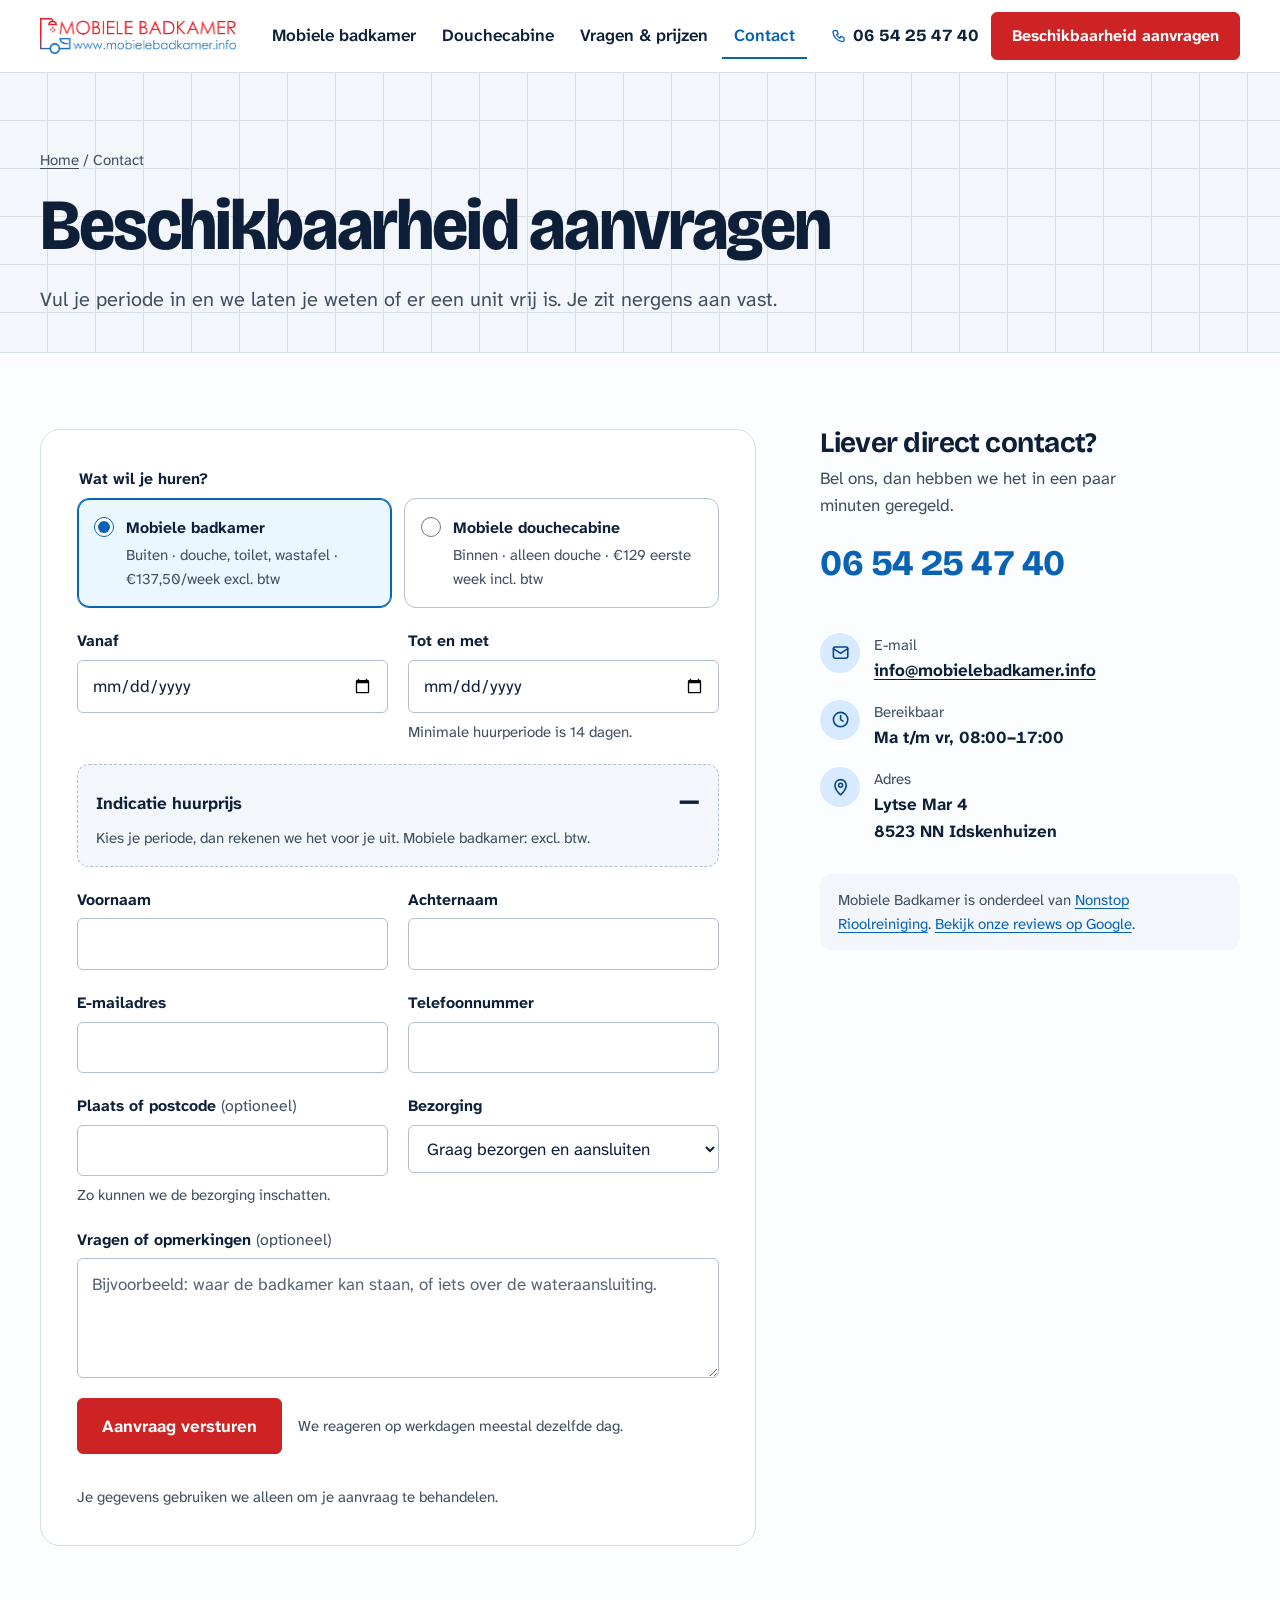
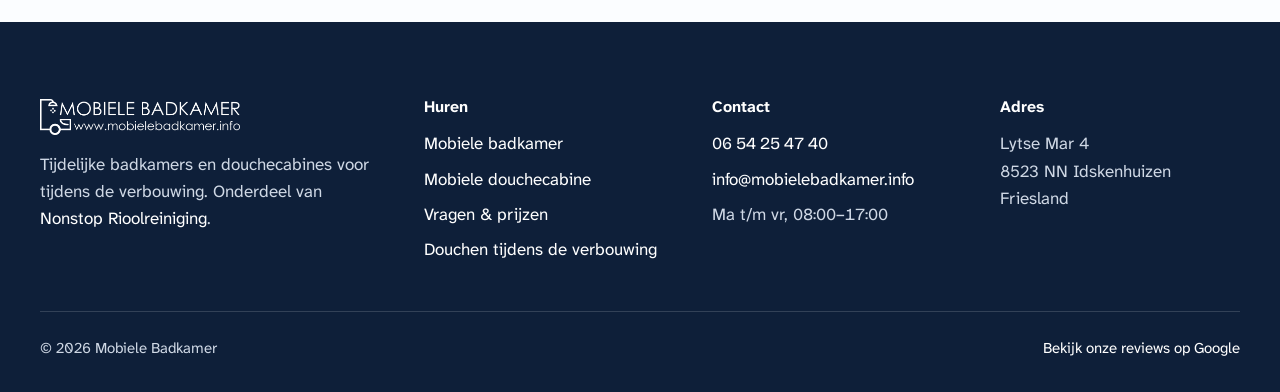
==== commit 8e03551d: "Point contact form at FormSubmit" ====
--- a/contact/index.html
+++ b/contact/index.html
@@ -59,7 +59,9 @@
 <section class="section section--tight">
   <div class="wrap contact-layout">
     <div class="panel">
-      <form id="aanvraag" action="mailto:info@mobielebadkamer.info" method="post" enctype="text/plain">
+      <form id="aanvraag" action="https://formsubmit.co/info@mobielebadkamer.info" method="post">
+        <input type="hidden" name="_subject" value="Huuraanvraag via de website">
+        <input type="hidden" name="_template" value="table">
         <div class="form-grid">
           <fieldset class="field full">
             <legend>Wat wil je huren?</legend>
@@ -123,17 +125,18 @@
             <label for="opmerkingen">Vragen of opmerkingen <span class="opt">(optioneel)</span></label>
             <textarea id="opmerkingen" name="opmerkingen" placeholder="Bijvoorbeeld: waar de badkamer kan staan, of iets over de wateraansluiting."></textarea>
           </div>
-          <div class="hp" aria-hidden="true"><label for="website">Website</label><input id="website" name="website" tabindex="-1" autocomplete="off"></div>
+          <div class="hp" aria-hidden="true"><label for="hp-field">Laat dit veld leeg</label><input id="hp-field" name="_honey" tabindex="-1" autocomplete="off"></div>
           <div class="full" style="display:flex;flex-wrap:wrap;align-items:center;gap:1rem">
             <button class="btn btn--primary btn--lg" type="submit">Aanvraag versturen</button>
             <p class="hint">We reageren op werkdagen meestal dezelfde dag.</p>
-          </div>
-          <p class="error is-shown full" id="form-error" tabindex="-1" hidden><svg viewBox="0 0 24 24" fill="none" stroke="currentColor" stroke-width="2.2" stroke-linecap="round" aria-hidden="true"><circle cx="12" cy="12" r="9"/><path d="M12 7.5v5.5M12 16.5h.01"/></svg><span>Versturen lukte niet. Probeer het opnieuw of bel ons op 06 54 25 47 40.</span></p>
+            <p class="hint full" style="flex-basis:100%">Je gegevens gebruiken we alleen om je aanvraag te behandelen.</p>
+          </div>
+          <p class="error is-shown full" id="form-error" tabindex="-1" hidden><svg viewBox="0 0 24 24" fill="none" stroke="currentColor" stroke-width="2.2" stroke-linecap="round" aria-hidden="true"><circle cx="12" cy="12" r="9"/><path d="M12 7.5v5.5M12 16.5h.01"/></svg><span>Versturen lukte niet. Probeer het opnieuw, <a data-mailto href="mailto:info@mobielebadkamer.info">stuur je aanvraag per e-mail</a> of bel <a href="tel:+31654254740">06 54 25 47 40</a>.</span></p>
         </div>
       </form>
       <div class="form-status form-status--ok" id="form-done" tabindex="-1" role="status">
-        <h3>Bedankt, je aanvraag staat klaar</h3>
-        <p>We nemen zo snel mogelijk contact met je op over de beschikbaarheid.</p>
+        <h3>Bedankt, je aanvraag is verstuurd</h3>
+        <p>We nemen zo snel mogelijk contact met je op over de beschikbaarheid. Haast? Bel <a href="tel:+31654254740">06 54 25 47 40</a>.</p>
         <p data-mail-note hidden style="margin-top:.75rem">Je e-mailprogramma is geopend met je aanvraag erin. Vergeet niet op <strong>verzenden</strong> te drukken. Werkt dat niet? Bel ons op <a href="tel:+31654254740">06 54 25 47 40</a>.</p>
       </div>
     </div>
